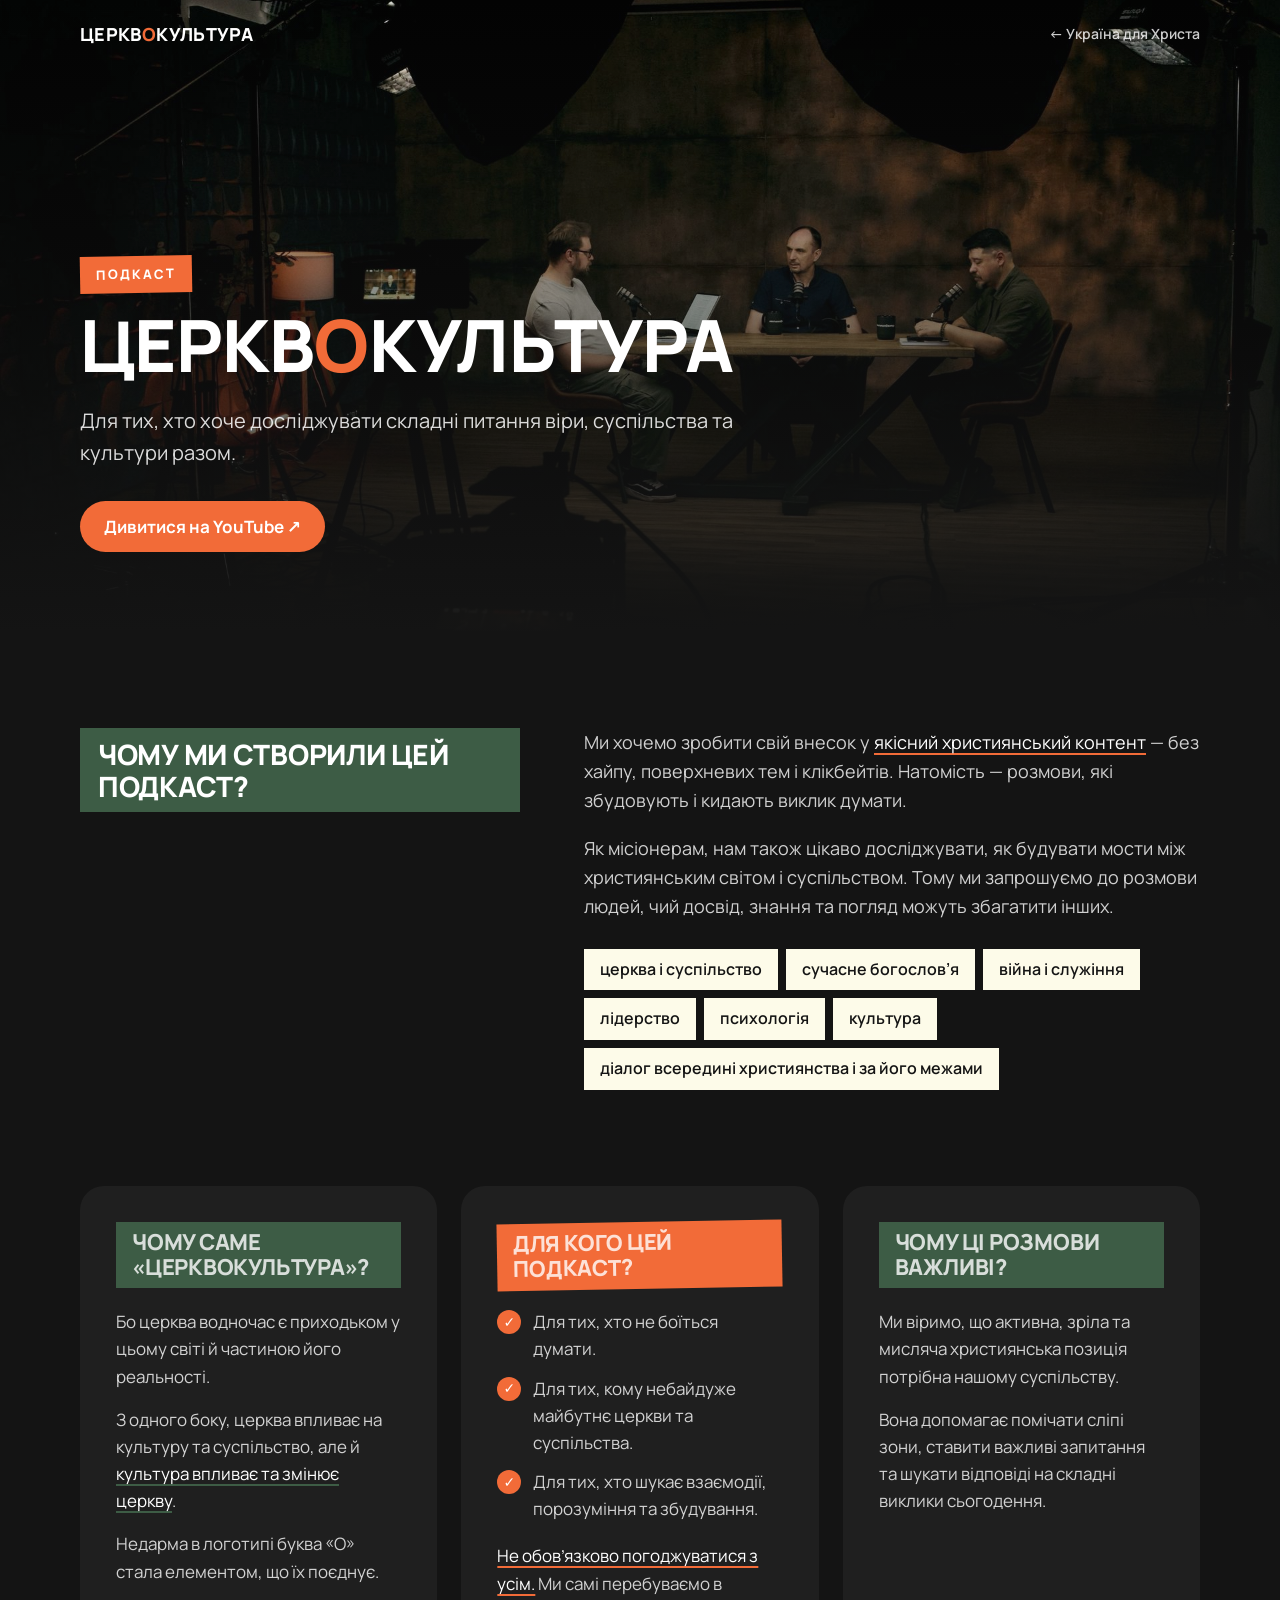
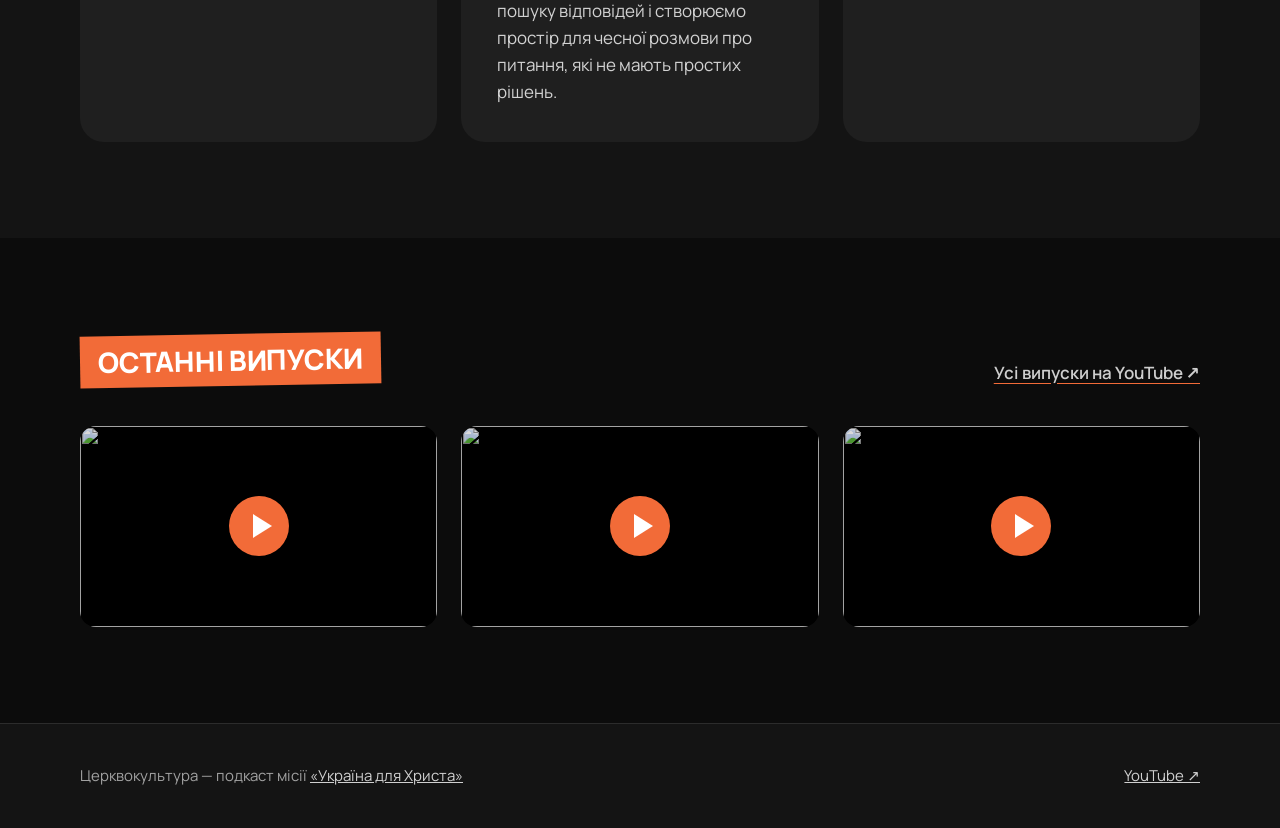
==== index.html @ 04b63f7c "Сайт подкасту «Церквокультура» (перенесено з ukraine-for-christ) Co-Authored-By: Claude Opus 5.5 <no" ====
<!doctype html>
<html lang="uk">
<head>
<meta charset="utf-8">
<meta name="viewport" content="width=device-width, initial-scale=1">
<title>Церквокультура | Подкаст про віру, суспільство та культуру</title>
<meta name="description" content="Подкаст для тих, хто хоче досліджувати складні питання віри, суспільства та культури разом.">
<meta property="og:title" content="Церквокультура | Подкаст про віру, суспільство та культуру">
<meta property="og:description" content="Подкаст для тих, хто хоче досліджувати складні питання віри, суспільства та культури разом.">
<meta property="og:image" content="https://aleksandrkilusik-blip.github.io/tserkvokultura/assets/img/og-default.jpg">
<meta name="twitter:card" content="summary_large_image">
<link rel="icon" href="assets/img/favicon.svg" type="image/svg+xml">
<link rel="preconnect" href="https://fonts.googleapis.com">
<link rel="preconnect" href="https://fonts.gstatic.com" crossorigin>
<link href="https://fonts.googleapis.com/css2?family=Manrope:wght@400;600;700;800&display=swap" rel="stylesheet">
<link rel="stylesheet" href="assets/css/style.css?v=1">
<script>document.documentElement.classList.add('js')</script>
</head>
<body>
<a class="skip" href="#main">Перейти до змісту</a>
<header class="site-header">
  <div class="wrap header-inner">
    <a class="logo" href="index.html" aria-label="Церквокультура — на головну">Церкв<span class="o">о</span>культура</a>
    <a class="header-link" href="https://aleksandrkilusik-blip.github.io/ukraine-for-christ/resursy.html">← Україна для Христа</a>
  </div>
</header>

<main id="main">
<!-- ОБКЛАДИНКА -->
<section class="hero" aria-labelledby="hero-h">
  <img class="hero-img" src="assets/img/hero.jpg" width="1920" height="1280" alt="Запис подкасту «Церквокультура»: ведучі й гість за столом у студії">
  <div class="wrap hero-inner">
    <span class="tag">Подкаст</span>
    <h1 id="hero-h">Церкв<span class="o">о</span>культура</h1>
    <p class="hero-sub">Для тих, хто хоче досліджувати складні питання віри, суспільства та культури разом.</p>
    <a class="btn" href="https://www.youtube.com/@church_and_culture" target="_blank" rel="noopener">Дивитися на YouTube ↗</a>
  </div>
</section>

<!-- ПРО ПОДКАСТ -->
<section class="section">
  <div class="wrap about">
    <div class="rv"><h2 class="label">Чому ми створили цей подкаст?</h2></div>
    <div class="rv about-text" style="--d:120ms">
      <p>Ми хочемо зробити свій внесок у <span class="u">якісний християнський контент</span> — без хайпу, поверхневих тем і клікбейтів. Натомість — розмови, які збудовують і кидають виклик думати.</p>
      <p>Як місіонерам, нам також цікаво досліджувати, як будувати мости між християнським світом і суспільством. Тому ми запрошуємо до розмови людей, чий досвід, знання та погляд можуть збагатити інших.</p>
      <ul class="topics" aria-label="Теми подкасту">
        <li>церква і суспільство</li><li>сучасне богослов’я</li><li>війна і служіння</li><li>лідерство</li><li>психологія</li><li>культура</li><li>діалог всередині християнства і за його межами</li>
      </ul>
    </div>
  </div>
</section>

<!-- ПРО НАЗВУ, АУДИТОРІЮ Й СЕНС РОЗМОВ -->
<section class="section section--tight">
  <div class="wrap cards">
    <article class="rv card" style="--d:0ms">
      <h2 class="label label--sm">Чому саме «Церквокультура»?</h2>
      <div>
        <p>Бо церква водночас є приходьком у цьому світі й частиною його реальності.</p>
        <p>З одного боку, церква впливає на культуру та суспільство, але й <span class="u u--green">культура впливає та змінює церкву</span>.</p>
        <p>Недарма в логотипі буква «О» стала елементом, що їх поєднує.</p>
      </div>
    </article>
    <article class="rv card" style="--d:120ms">
      <h2 class="label label--sm label--orange">Для кого цей подкаст?</h2>
      <ul class="checks">
        <li>Для тих, хто не боїться думати.</li>
        <li>Для тих, кому небайдуже майбутнє церкви та суспільства.</li>
        <li>Для тих, хто шукає взаємодії, порозуміння та збудування.</li>
      </ul>
      <p><span class="u">Не обов’язково погоджуватися з усім.</span> Ми самі перебуваємо в пошуку відповідей і створюємо простір для чесної розмови про питання, які не мають простих рішень.</p>
    </article>
    <article class="rv card" style="--d:240ms">
      <h2 class="label label--sm">Чому ці розмови важливі?</h2>
      <div>
        <p>Ми віримо, що активна, зріла та мисляча християнська позиція потрібна нашому суспільству.</p>
        <p>Вона допомагає помічати сліпі зони, ставити важливі запитання та шукати відповіді на складні виклики сьогодення.</p>
      </div>
    </article>
  </div>
</section>

<!-- ВИПУСКИ: новіші зверху. Як додати — див. README.md -->
<section class="section section--deep" aria-labelledby="episodes-h">
  <div class="wrap">
    <div class="rv section-head">
      <h2 id="episodes-h" class="label label--orange">Останні випуски</h2>
      <a href="https://www.youtube.com/@church_and_culture" target="_blank" rel="noopener">Усі випуски на YouTube ↗</a>
    </div>
    <div class="episodes">
      <div class="rv episode" style="--d:0ms">
        <button class="yt" type="button" data-yt="z5tXhWDQedQ" data-yt-title="Випуск подкасту «Церквокультура»" aria-label="Відтворити випуск подкасту «Церквокультура»">
          <img src="https://i.ytimg.com/vi/z5tXhWDQedQ/hqdefault.jpg" width="480" height="360" alt="" loading="lazy"><span class="play" aria-hidden="true"></span>
        </button>
      </div>
      <div class="rv episode" style="--d:120ms">
        <button class="yt" type="button" data-yt="L8tD9cepX7Y" data-yt-title="Випуск подкасту «Церквокультура»" aria-label="Відтворити випуск подкасту «Церквокультура»">
          <img src="https://i.ytimg.com/vi/L8tD9cepX7Y/hqdefault.jpg" width="480" height="360" alt="" loading="lazy"><span class="play" aria-hidden="true"></span>
        </button>
      </div>
      <div class="rv episode" style="--d:240ms">
        <button class="yt" type="button" data-yt="kvrQ0qGIvcM" data-yt-title="Випуск подкасту «Церквокультура»" aria-label="Відтворити випуск подкасту «Церквокультура»">
          <img src="https://i.ytimg.com/vi/kvrQ0qGIvcM/hqdefault.jpg" width="480" height="360" alt="" loading="lazy"><span class="play" aria-hidden="true"></span>
        </button>
      </div>
    </div>
  </div>
</section>
</main>

<footer class="site-footer">
  <div class="wrap footer-inner">
    <p>Церквокультура — подкаст місії <a href="https://aleksandrkilusik-blip.github.io/ukraine-for-christ/">«Україна для Христа»</a></p>
    <p><a href="https://www.youtube.com/@church_and_culture" target="_blank" rel="noopener">YouTube ↗</a></p>
  </div>
</footer>

<script>
// Поява блоків під час прокрутки
(function () {
  var els = document.querySelectorAll('.rv');
  if (!('IntersectionObserver' in window)) { els.forEach(function (el) { el.classList.add('is-in'); }); return; }
  var io = new IntersectionObserver(function (entries) {
    entries.forEach(function (e) { if (e.isIntersecting) { e.target.classList.add('is-in'); io.unobserve(e.target); } });
  }, { rootMargin: '0px 0px -10% 0px' });
  els.forEach(function (el) { io.observe(el); });
})();
// Відео: спершу обкладинка, плеєр YouTube вантажиться лише після натискання
document.addEventListener('click', function (e) {
  var b = e.target.closest('[data-yt]');
  if (!b) return;
  var f = document.createElement('iframe');
  f.src = 'https://www.youtube-nocookie.com/embed/' + b.dataset.yt + '?autoplay=1&rel=0';
  f.title = b.dataset.ytTitle || 'YouTube';
  f.allow = 'accelerometer; autoplay; clipboard-write; encrypted-media; gyroscope; picture-in-picture; fullscreen';
  f.allowFullscreen = true;
  f.className = 'yt';
  b.replaceWith(f);
});
</script>
</body>
</html>
---- assets/css/style.css ----
/* Церквокультура — усі стилі сайту. Кольори — змінні в :root. */
:root {
  --bg: #141414;
  --bg-deep: #0c0c0c;
  --card: #1f1f1f;
  --text: #ffffff;
  --muted: rgba(255, 255, 255, .8);
  --dim: rgba(255, 255, 255, .6);
  --orange: #f26b38;
  --green: #3d5c45;
  --cream: #fdfbe9;
  --wrap: 1280px;
  --gutter: 20px;
}
@media (min-width: 768px) { :root { --gutter: 80px; } }

*, *::before, *::after { box-sizing: border-box; }
html { scroll-behavior: smooth; -webkit-text-size-adjust: 100%; }
body {
  margin: 0;
  background: var(--bg);
  color: var(--text);
  font-family: "Manrope", system-ui, sans-serif;
  font-size: 17px;
  line-height: 1.6;
  -webkit-font-smoothing: antialiased;
}
img { max-width: 100%; display: block; }
a { color: inherit; }
h1, h2, h3 { margin: 0; font-weight: 800; letter-spacing: -.01em; line-height: 1.15; }
p { margin: 0; }
ul { margin: 0; padding: 0; list-style: none; }

.wrap { max-width: var(--wrap); margin: 0 auto; padding: 0 var(--gutter); }
.skip { position: absolute; left: -9999px; top: 8px; background: var(--orange); color: #fff; padding: 8px 14px; z-index: 10; }
.skip:focus { left: 8px; }
:focus-visible { outline: 2px solid var(--orange); outline-offset: 3px; }

/* Шапка */
.site-header { position: absolute; inset: 0 0 auto 0; z-index: 5; }
.header-inner { display: flex; align-items: center; justify-content: space-between; gap: 16px; padding-top: 20px; padding-bottom: 20px; }
.logo { font-weight: 800; text-transform: uppercase; text-decoration: none; letter-spacing: .02em; font-size: 18px; }
.logo .o, h1 .o { color: var(--orange); }
.header-link { font-size: 14px; font-weight: 600; color: var(--muted); text-decoration: none; }
.header-link:hover { color: #fff; }

/* Обкладинка */
.hero { position: relative; overflow: hidden; }
.hero-img { position: absolute; inset: 0; width: 100%; height: 100%; object-fit: cover; object-position: 62% center; opacity: .85; }
@media (min-width: 768px) { .hero-img { object-position: center; } }
.hero::after { content: ""; position: absolute; inset: 0; background: linear-gradient(to top, var(--bg), rgba(20, 20, 20, .4) 50%, transparent); }
.hero-inner { position: relative; z-index: 1; padding-top: 160px; padding-bottom: 56px; }
@media (min-width: 768px) { .hero-inner { padding-top: 256px; padding-bottom: 80px; } }
.hero h1 { margin-top: 16px; font-size: clamp(30px, 9vw, 72px); text-transform: uppercase; line-height: 1; overflow-wrap: anywhere; }
.hero-sub { margin-top: 24px; max-width: 42rem; font-size: clamp(18px, 2.2vw, 20px); color: rgba(255, 255, 255, .85); }

.tag { display: inline-block; padding: 8px 16px; font-size: 13px; font-weight: 800; text-transform: uppercase; letter-spacing: .15em; background: var(--orange); transform: rotate(-1deg); }
.label { display: inline-block; align-self: flex-start; padding: 10px 18px; font-size: clamp(20px, 2.6vw, 28px); font-weight: 800; text-transform: uppercase; background: var(--green); }
.label--orange { background: var(--orange); transform: rotate(-1deg); }
.label--sm { font-size: clamp(18px, 2vw, 22px); padding: 8px 16px; }

.btn { display: inline-flex; align-items: center; gap: 8px; margin-top: 32px; padding: 12px 24px; border-radius: 999px; background: var(--orange); color: #fff; font-weight: 700; text-decoration: none; transition: background-color .25s, color .25s; }
.btn:hover { background: #fff; color: var(--bg); }

.u { color: #fff; text-decoration: underline; text-decoration-color: var(--orange); text-decoration-thickness: 2px; text-underline-offset: 4px; }
.u--green { text-decoration-color: var(--green); }

/* Секції */
.section { padding: 64px 0; }
@media (min-width: 768px) { .section { padding: 96px 0; } }
.section--tight { padding-top: 0; }
.section--deep { background: var(--bg-deep); }

.about { display: grid; gap: 40px; }
@media (min-width: 1024px) { .about { grid-template-columns: 5fr 7fr; gap: 64px; } }
.about-text { display: grid; gap: 20px; font-size: 18px; color: var(--muted); }
.topics { display: flex; flex-wrap: wrap; gap: 8px; padding-top: 8px; }
.topics li { padding: 8px 16px; background: var(--cream); color: var(--bg); font-weight: 600; font-size: 16px; }

.cards { display: grid; gap: 24px; }
@media (min-width: 1024px) { .cards { grid-template-columns: repeat(3, 1fr); } }
.card { display: flex; flex-direction: column; gap: 20px; padding: 28px; border-radius: 24px; background: var(--card); color: var(--muted); }
@media (min-width: 768px) { .card { padding: 36px; } }
.card > div { display: grid; gap: 16px; }
.checks { display: grid; gap: 12px; }
.checks li { display: flex; gap: 12px; }
.checks li::before { content: "✓"; flex: none; width: 24px; height: 24px; border-radius: 50%; background: var(--orange); color: #fff; font-size: 14px; font-weight: 800; display: flex; align-items: center; justify-content: center; margin-top: 2px; }

/* Випуски */
.section-head { display: flex; flex-wrap: wrap; align-items: flex-end; justify-content: space-between; gap: 16px; margin-bottom: 40px; }
.section-head a { font-weight: 600; color: var(--muted); text-decoration: underline; text-decoration-color: var(--orange); text-underline-offset: 4px; }
.section-head a:hover { color: #fff; }
.episodes { display: grid; gap: 40px 24px; }
@media (min-width: 768px) { .episodes { grid-template-columns: repeat(2, 1fr); } }
@media (min-width: 1024px) { .episodes { grid-template-columns: repeat(3, 1fr); } }
.episode { display: flex; flex-direction: column; gap: 12px; }
.yt { position: relative; display: block; width: 100%; aspect-ratio: 16 / 9; padding: 0; border: 0; border-radius: 16px; overflow: hidden; background: #000; cursor: pointer; }
.yt img { position: absolute; inset: 0; width: 100%; height: 100%; object-fit: cover; opacity: .85; transition: transform .7s, opacity .7s; }
.yt:hover img { transform: scale(1.05); opacity: 1; }
.yt .play { position: absolute; left: 50%; top: 50%; width: 60px; height: 60px; margin: -30px 0 0 -30px; border-radius: 50%; background: var(--orange); box-shadow: 0 12px 30px -8px rgba(0, 0, 0, .6); transition: transform .3s; }
.yt .play::after { content: ""; position: absolute; left: 24px; top: 18px; border-style: solid; border-width: 12px 0 12px 19px; border-color: transparent transparent transparent #fff; }
.yt:hover .play { transform: scale(1.1); }
iframe.yt { cursor: auto; }
.episode-meta { font-size: 13px; font-weight: 700; text-transform: uppercase; letter-spacing: .08em; color: var(--orange); }
.episode-title { font-weight: 700; color: #fff; }
.episode-note { font-size: 15px; color: var(--dim); }

/* Підвал */
.site-footer { padding: 40px 0; border-top: 1px solid rgba(255, 255, 255, .1); font-size: 15px; color: var(--dim); }
.footer-inner { display: flex; flex-wrap: wrap; justify-content: space-between; gap: 16px; }
.site-footer a { color: var(--muted); }
.site-footer a:hover { color: #fff; }

/* Поява під час прокрутки */
.js .rv { opacity: 0; transform: translateY(22px); transition: opacity .7s ease var(--d, 0ms), transform .7s ease var(--d, 0ms); }
.js .rv.is-in { opacity: 1; transform: none; }
@media (prefers-reduced-motion: reduce) {
  html { scroll-behavior: auto; }
  .js .rv { opacity: 1; transform: none; transition: none; }
  .yt img, .yt .play { transition: none; }
}
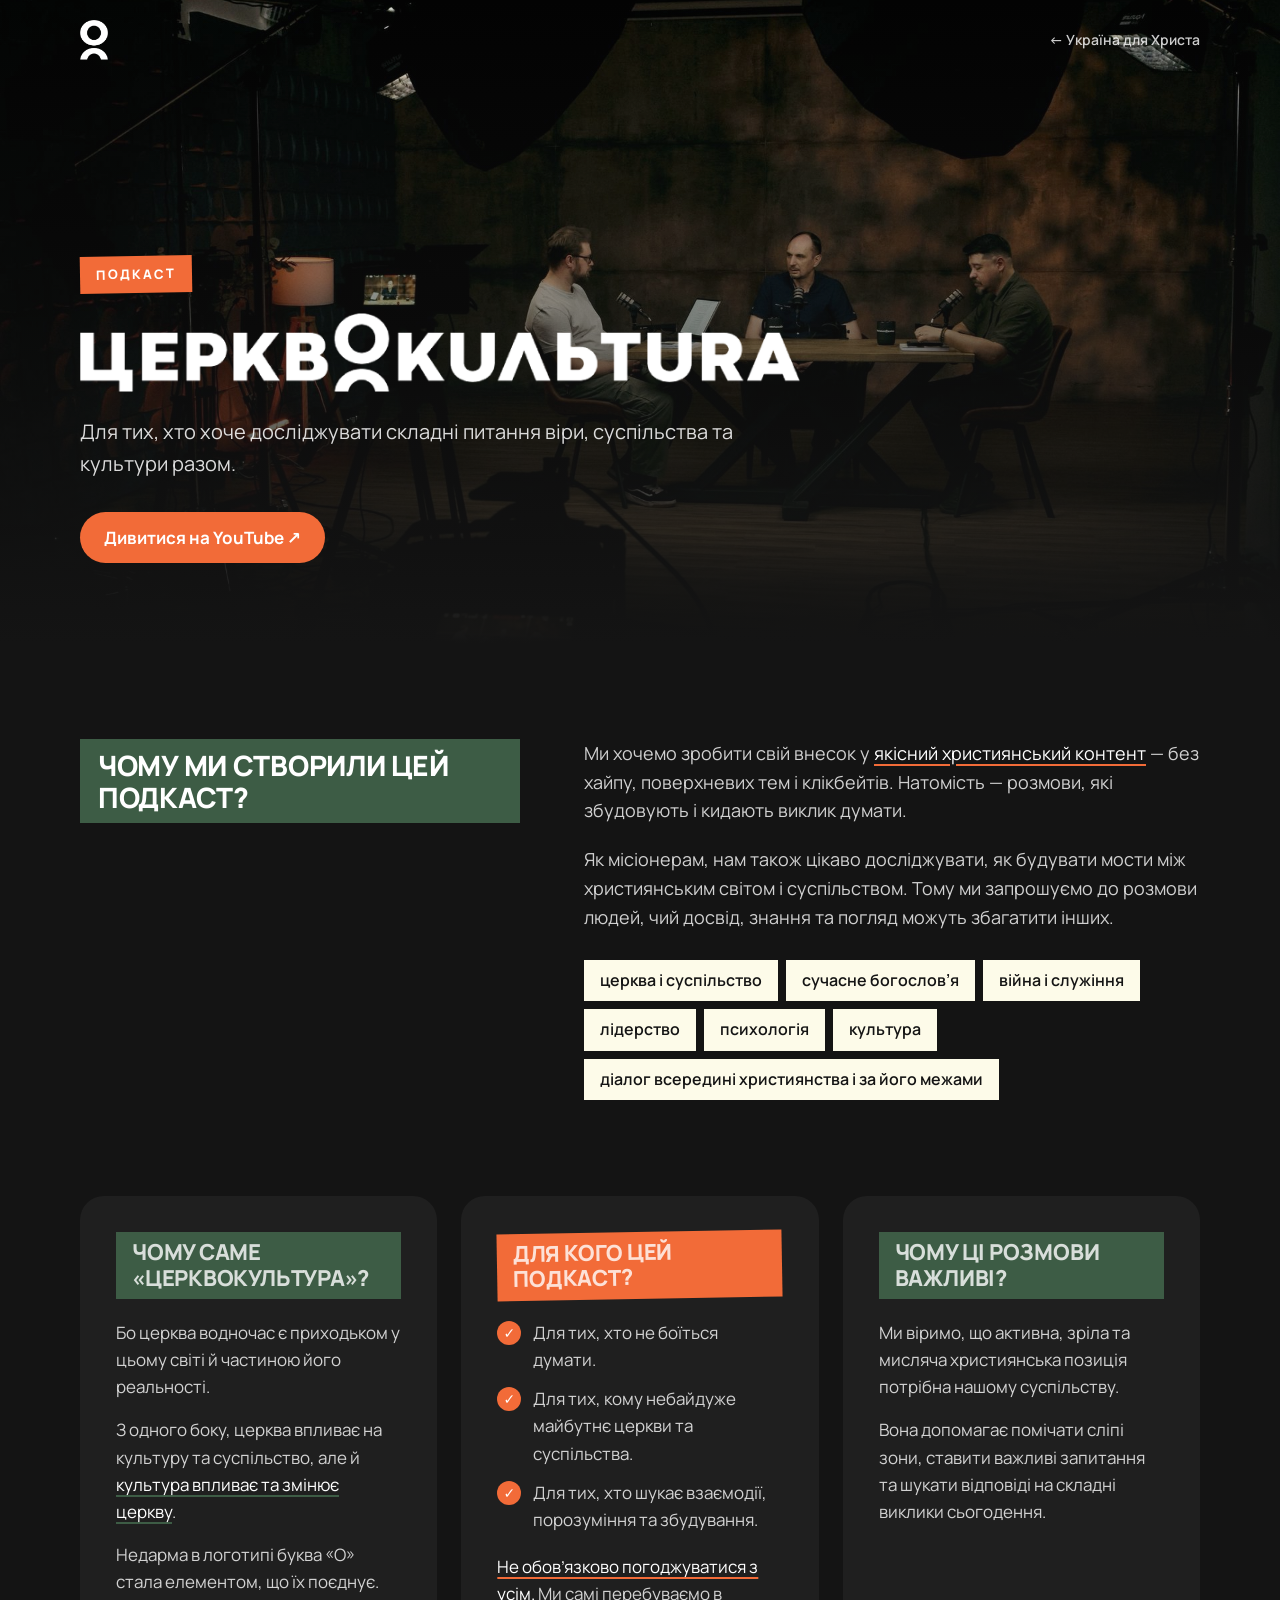
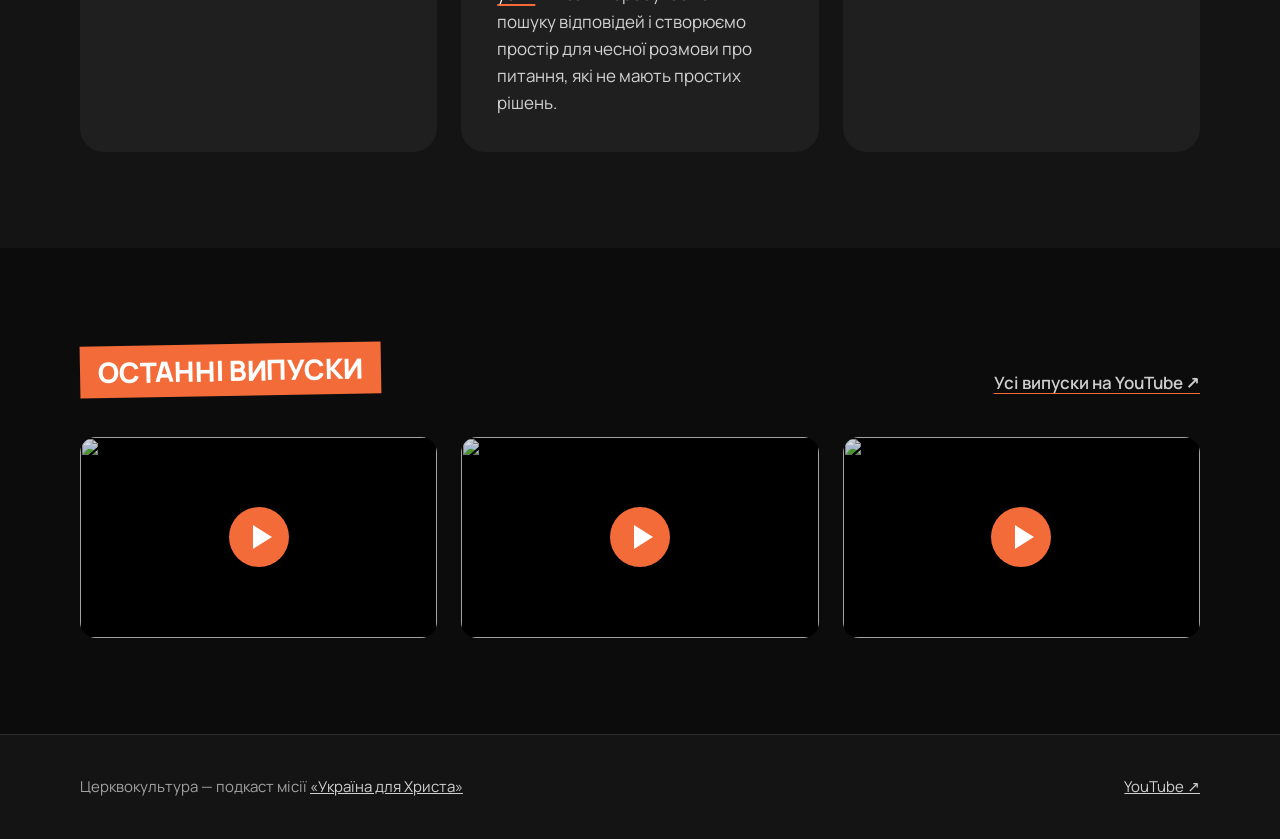
==== commit 7f5c4f8a: "Логотипи: напис замість текстового заголовка, значок у шапці й іконці вкладки (прозорий фон) Co-Auth" ====
--- a/index.html
+++ b/index.html
@@ -9,18 +9,19 @@
 <meta property="og:description" content="Подкаст для тих, хто хоче досліджувати складні питання віри, суспільства та культури разом.">
 <meta property="og:image" content="https://aleksandrkilusik-blip.github.io/tserkvokultura/assets/img/og-default.jpg">
 <meta name="twitter:card" content="summary_large_image">
-<link rel="icon" href="assets/img/favicon.svg" type="image/svg+xml">
+<link rel="icon" href="assets/img/favicon-64.png" type="image/png">
+<link rel="apple-touch-icon" href="assets/img/apple-touch-icon.png">
 <link rel="preconnect" href="https://fonts.googleapis.com">
 <link rel="preconnect" href="https://fonts.gstatic.com" crossorigin>
 <link href="https://fonts.googleapis.com/css2?family=Manrope:wght@400;600;700;800&display=swap" rel="stylesheet">
-<link rel="stylesheet" href="assets/css/style.css?v=1">
+<link rel="stylesheet" href="assets/css/style.css?v=2">
 <script>document.documentElement.classList.add('js')</script>
 </head>
 <body>
 <a class="skip" href="#main">Перейти до змісту</a>
 <header class="site-header">
   <div class="wrap header-inner">
-    <a class="logo" href="index.html" aria-label="Церквокультура — на головну">Церкв<span class="o">о</span>культура</a>
+    <a class="logo" href="index.html"><img src="assets/img/logo-icon.png" width="400" height="581" alt="Церквокультура — на головну"></a>
     <a class="header-link" href="https://aleksandrkilusik-blip.github.io/ukraine-for-christ/resursy.html">← Україна для Христа</a>
   </div>
 </header>
@@ -31,7 +32,7 @@
   <img class="hero-img" src="assets/img/hero.jpg" width="1920" height="1280" alt="Запис подкасту «Церквокультура»: ведучі й гість за столом у студії">
   <div class="wrap hero-inner">
     <span class="tag">Подкаст</span>
-    <h1 id="hero-h">Церкв<span class="o">о</span>культура</h1>
+    <h1 id="hero-h"><img class="wordmark" src="assets/img/logo-wordmark.png" width="1600" height="175" alt="Церквокультура"></h1>
     <p class="hero-sub">Для тих, хто хоче досліджувати складні питання віри, суспільства та культури разом.</p>
     <a class="btn" href="https://www.youtube.com/@church_and_culture" target="_blank" rel="noopener">Дивитися на YouTube ↗</a>
   </div>
--- a/assets/css/style.css
+++ b/assets/css/style.css
@@ -39,8 +39,8 @@
 /* Шапка */
 .site-header { position: absolute; inset: 0 0 auto 0; z-index: 5; }
 .header-inner { display: flex; align-items: center; justify-content: space-between; gap: 16px; padding-top: 20px; padding-bottom: 20px; }
-.logo { font-weight: 800; text-transform: uppercase; text-decoration: none; letter-spacing: .02em; font-size: 18px; }
-.logo .o, h1 .o { color: var(--orange); }
+.logo { display: block; }
+.logo img { height: 40px; width: auto; }
 .header-link { font-size: 14px; font-weight: 600; color: var(--muted); text-decoration: none; }
 .header-link:hover { color: #fff; }
 
@@ -51,7 +51,8 @@
 .hero::after { content: ""; position: absolute; inset: 0; background: linear-gradient(to top, var(--bg), rgba(20, 20, 20, .4) 50%, transparent); }
 .hero-inner { position: relative; z-index: 1; padding-top: 160px; padding-bottom: 56px; }
 @media (min-width: 768px) { .hero-inner { padding-top: 256px; padding-bottom: 80px; } }
-.hero h1 { margin-top: 16px; font-size: clamp(30px, 9vw, 72px); text-transform: uppercase; line-height: 1; overflow-wrap: anywhere; }
+.hero h1 { margin-top: 20px; }
+.wordmark { width: 100%; max-width: 720px; height: auto; }
 .hero-sub { margin-top: 24px; max-width: 42rem; font-size: clamp(18px, 2.2vw, 20px); color: rgba(255, 255, 255, .85); }
 
 .tag { display: inline-block; padding: 8px 16px; font-size: 13px; font-weight: 800; text-transform: uppercase; letter-spacing: .15em; background: var(--orange); transform: rotate(-1deg); }
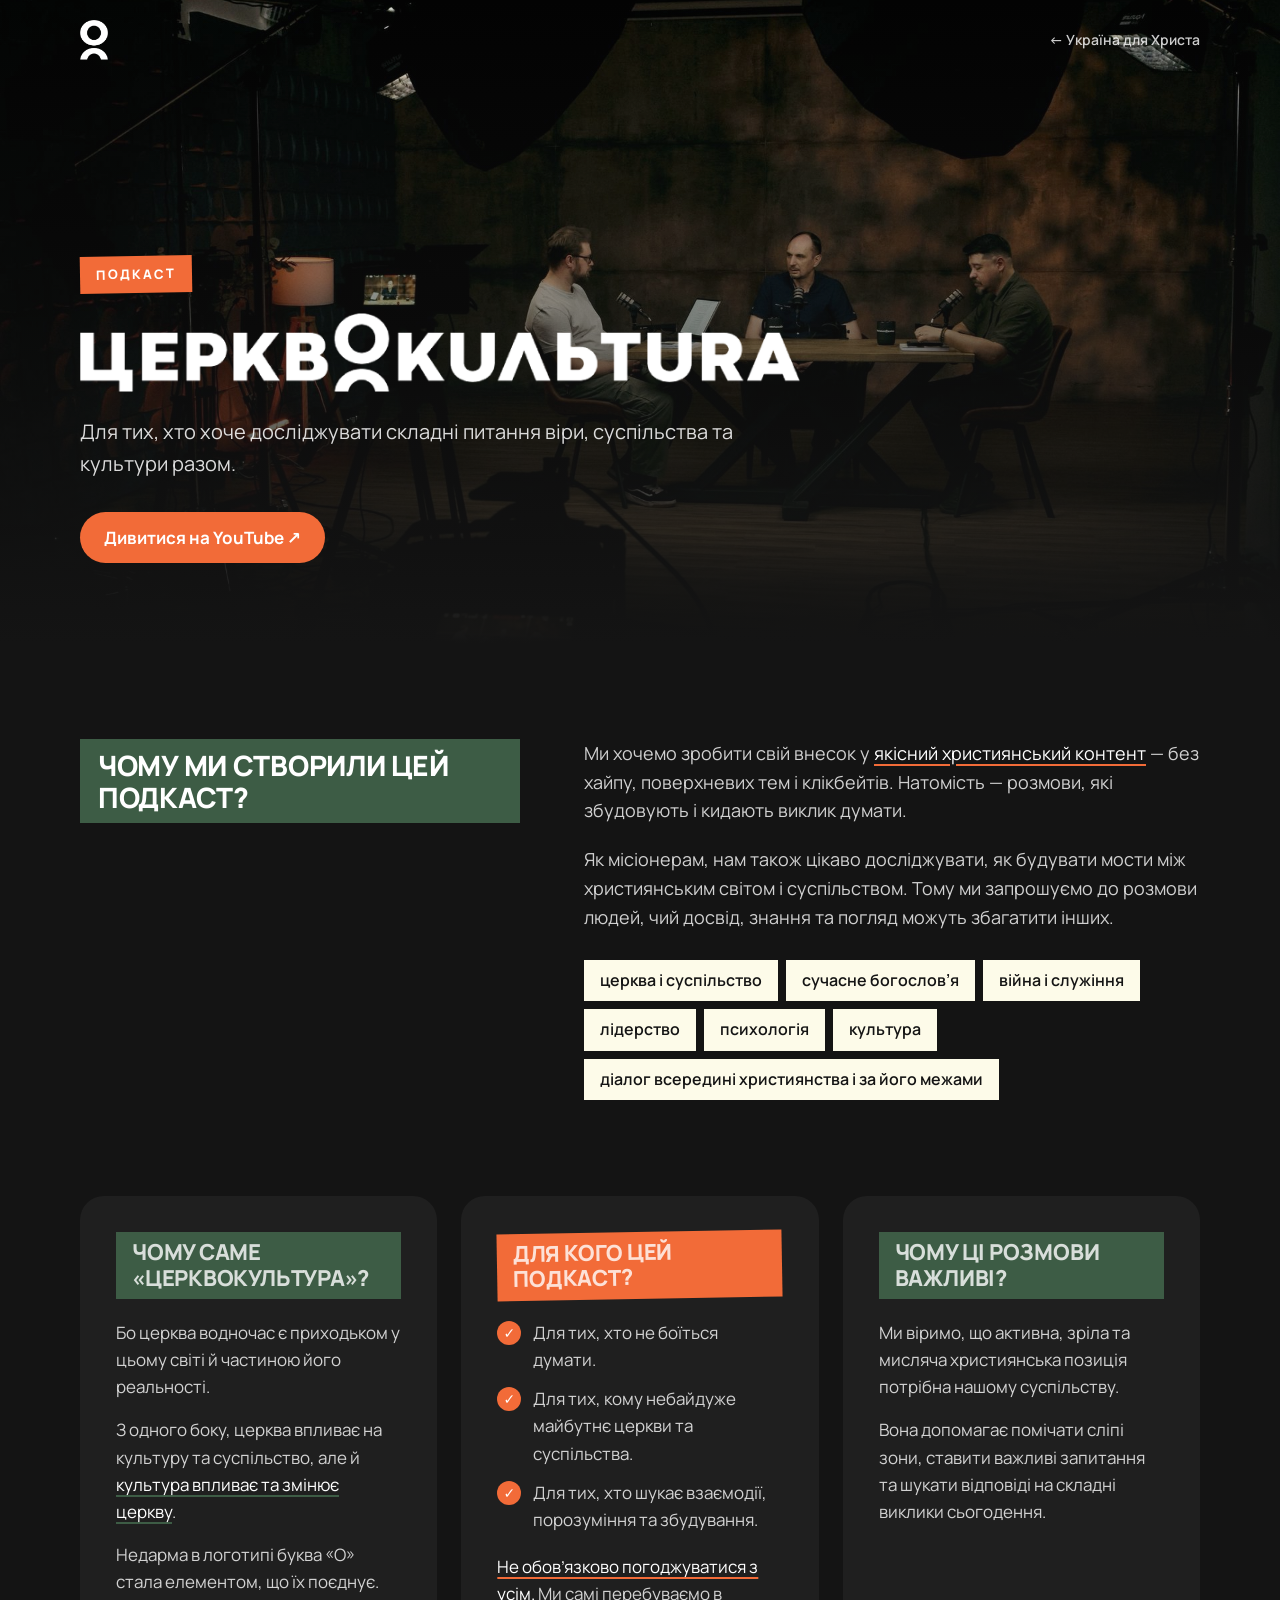
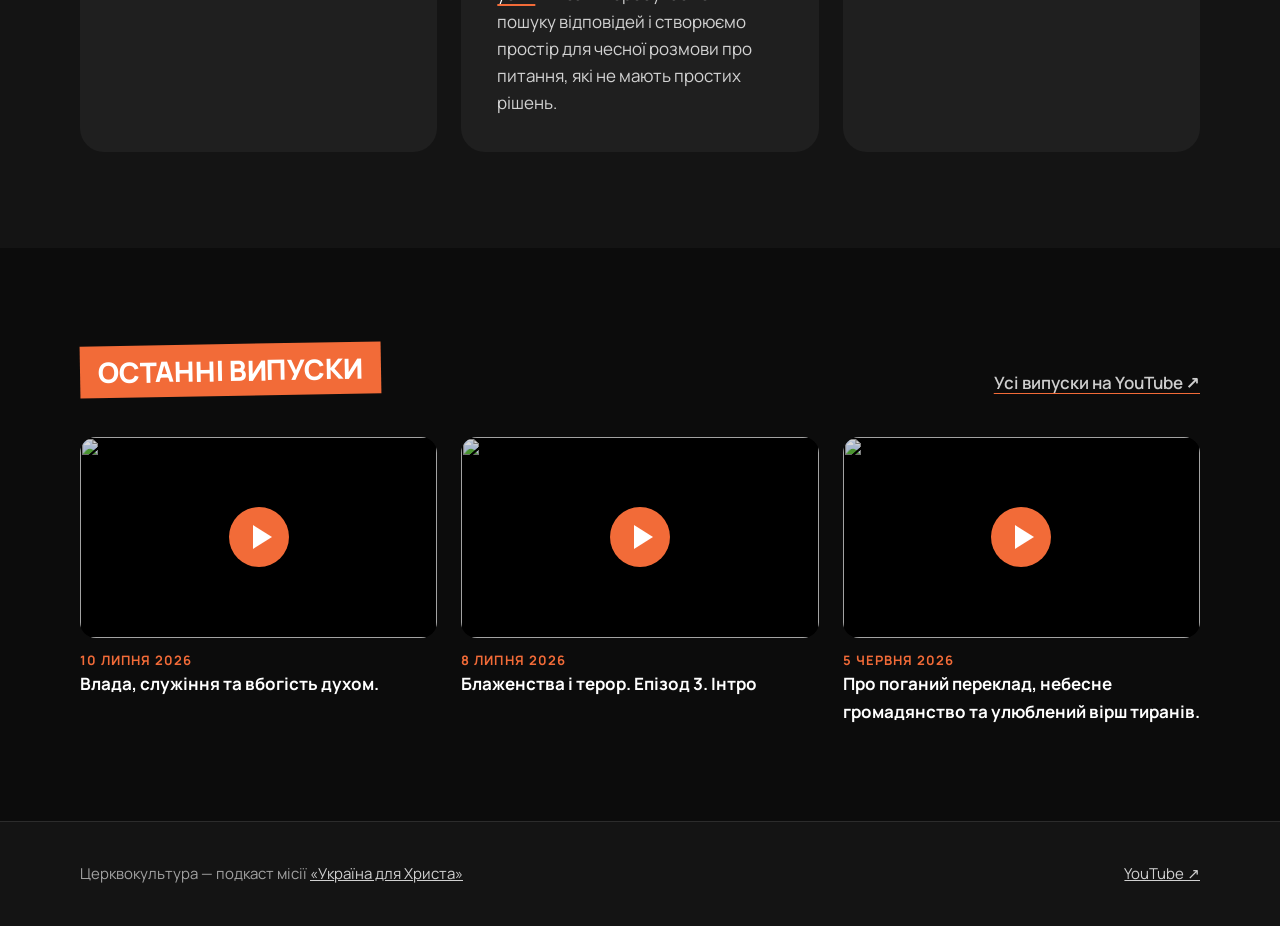
==== commit 16ec2fa0: "Нові випуски з YouTube" ====
--- a/index.html
+++ b/index.html
@@ -82,7 +82,7 @@
   </div>
 </section>
 
-<!-- ВИПУСКИ: новіші зверху. Як додати — див. README.md -->
+<!-- ВИПУСКИ: оновлюються автоматично з YouTube — див. README.md -->
 <section class="section section--deep" aria-labelledby="episodes-h">
   <div class="wrap">
     <div class="rv section-head">
@@ -90,21 +90,35 @@
       <a href="https://www.youtube.com/@church_and_culture" target="_blank" rel="noopener">Усі випуски на YouTube ↗</a>
     </div>
     <div class="episodes">
+<!-- EPISODES:START (оновлюється автоматично — scripts/update_episodes.py) -->
       <div class="rv episode" style="--d:0ms">
-        <button class="yt" type="button" data-yt="z5tXhWDQedQ" data-yt-title="Випуск подкасту «Церквокультура»" aria-label="Відтворити випуск подкасту «Церквокультура»">
-          <img src="https://i.ytimg.com/vi/z5tXhWDQedQ/hqdefault.jpg" width="480" height="360" alt="" loading="lazy"><span class="play" aria-hidden="true"></span>
+        <button class="yt" type="button" data-yt="kvrQ0qGIvcM" data-yt-title="Влада, служіння та вбогість духом." aria-label="Відтворити випуск «Влада, служіння та вбогість духом.»">
+          <img src="https://i.ytimg.com/vi/kvrQ0qGIvcM/hqdefault.jpg" width="480" height="360" alt="" loading="lazy"><span class="play" aria-hidden="true"></span>
         </button>
+        <div>
+          <p class="episode-meta"><time datetime="2026-07-10">10 липня 2026</time></p>
+          <p class="episode-title">Влада, служіння та вбогість духом.</p>
+        </div>
       </div>
       <div class="rv episode" style="--d:120ms">
-        <button class="yt" type="button" data-yt="L8tD9cepX7Y" data-yt-title="Випуск подкасту «Церквокультура»" aria-label="Відтворити випуск подкасту «Церквокультура»">
+        <button class="yt" type="button" data-yt="ak9lZ6fAdBc" data-yt-title="Блаженства і терор. Епізод 3. Інтро" aria-label="Відтворити випуск «Блаженства і терор. Епізод 3. Інтро»">
+          <img src="https://i.ytimg.com/vi/ak9lZ6fAdBc/hqdefault.jpg" width="480" height="360" alt="" loading="lazy"><span class="play" aria-hidden="true"></span>
+        </button>
+        <div>
+          <p class="episode-meta"><time datetime="2026-07-08">8 липня 2026</time></p>
+          <p class="episode-title">Блаженства і терор. Епізод 3. Інтро</p>
+        </div>
+      </div>
+      <div class="rv episode" style="--d:240ms">
+        <button class="yt" type="button" data-yt="L8tD9cepX7Y" data-yt-title="Про поганий переклад, небесне громадянство та улюблений вірш тиранів." aria-label="Відтворити випуск «Про поганий переклад, небесне громадянство та улюблений вірш тиранів.»">
           <img src="https://i.ytimg.com/vi/L8tD9cepX7Y/hqdefault.jpg" width="480" height="360" alt="" loading="lazy"><span class="play" aria-hidden="true"></span>
         </button>
+        <div>
+          <p class="episode-meta"><time datetime="2026-06-05">5 червня 2026</time></p>
+          <p class="episode-title">Про поганий переклад, небесне громадянство та улюблений вірш тиранів.</p>
+        </div>
       </div>
-      <div class="rv episode" style="--d:240ms">
-        <button class="yt" type="button" data-yt="kvrQ0qGIvcM" data-yt-title="Випуск подкасту «Церквокультура»" aria-label="Відтворити випуск подкасту «Церквокультура»">
-          <img src="https://i.ytimg.com/vi/kvrQ0qGIvcM/hqdefault.jpg" width="480" height="360" alt="" loading="lazy"><span class="play" aria-hidden="true"></span>
-        </button>
-      </div>
+<!-- EPISODES:END -->
     </div>
   </div>
 </section>
